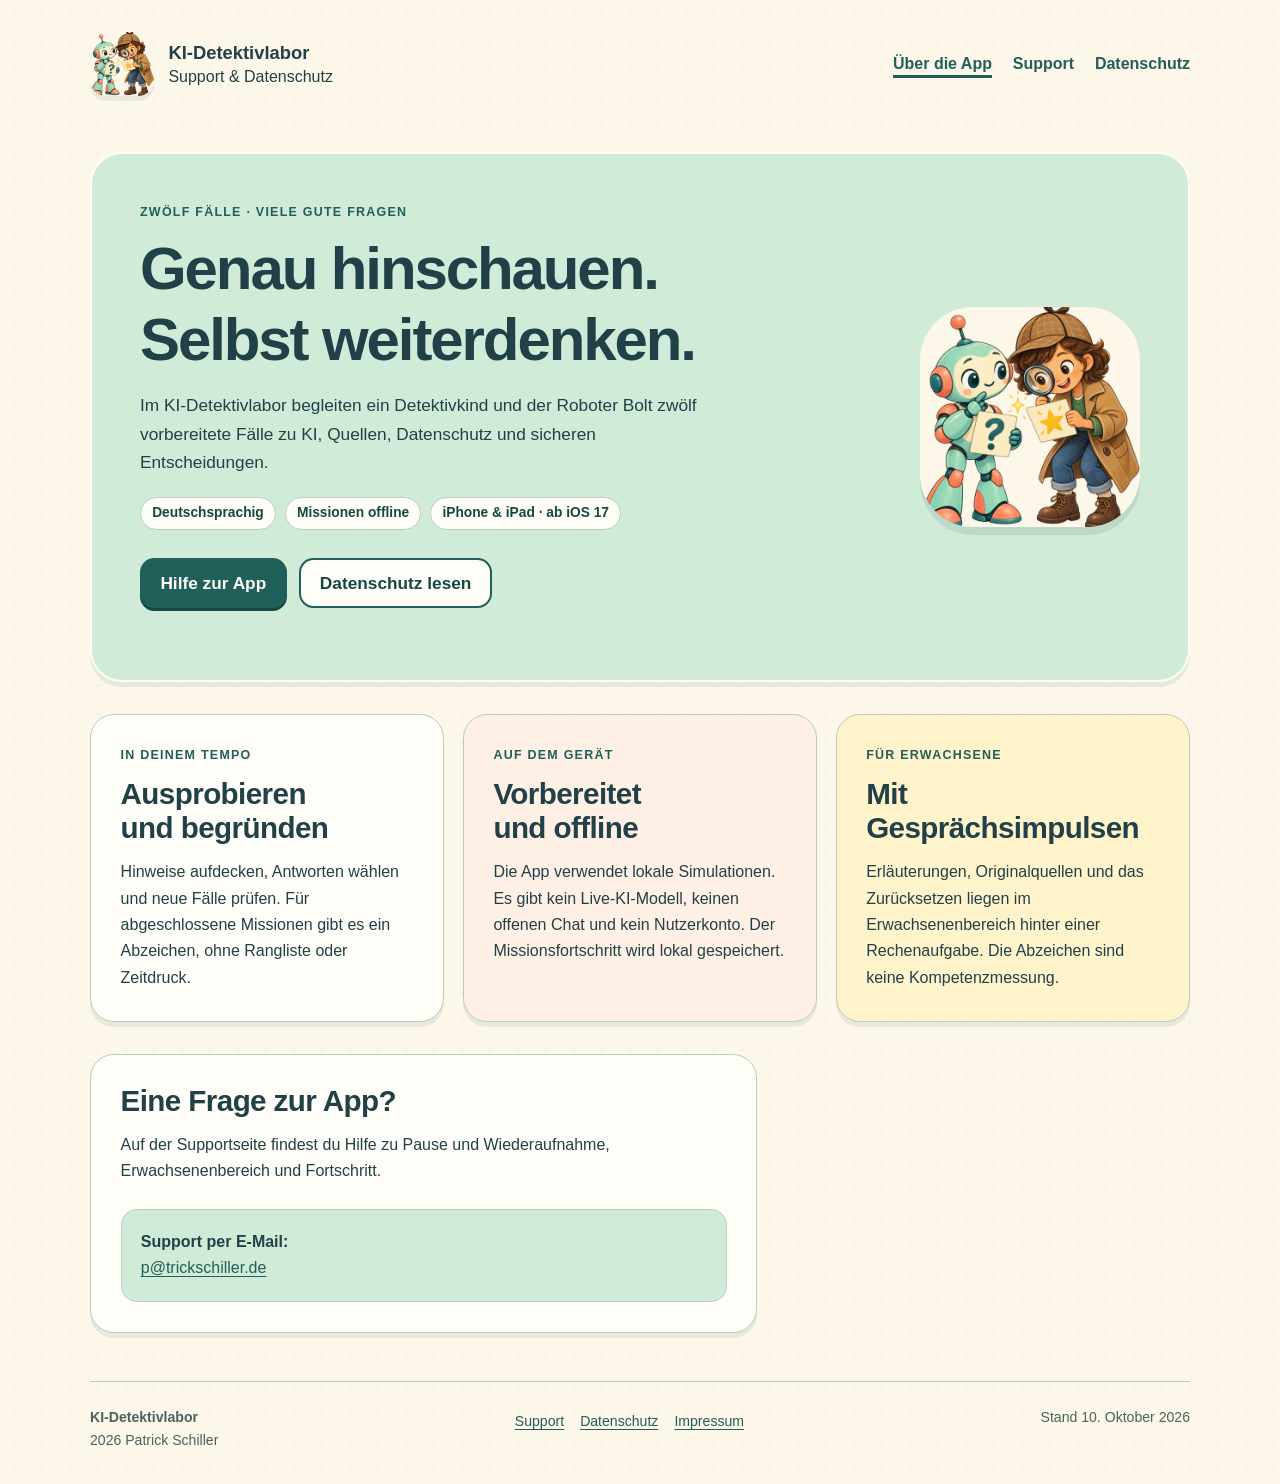
==== site/index.html @ b1001781 "feat: publish app support and privacy pages" ====
<!doctype html>
<html lang="de" data-release-status="ready">
<head>
  <meta charset="utf-8">
  <meta name="viewport" content="width=device-width, initial-scale=1">
  <meta name="description" content="Informationen und Hilfe zur deutschsprachigen Offline-App KI-Detektivlabor für iPhone und iPad.">
  <meta name="referrer" content="no-referrer">
  <meta http-equiv="Content-Security-Policy" content="default-src 'self'; script-src 'none'; style-src 'self'; img-src 'self'; base-uri 'none'; form-action 'none'">
  <title>Support & Datenschutz · KI-Detektivlabor</title>
  <link rel="icon" href="assets/app-icon.png" type="image/png">
  <link rel="stylesheet" href="styles.css">
</head>
<body>
  <a class="skip-link" href="#inhalt">Zum Inhalt springen</a>
  <div class="site-shell">
    <header class="site-header">
      <a class="brand" href="index.html">
        <img src="assets/app-icon.png" width="64" height="64" alt="">
        <span class="brand-copy"><strong>KI-Detektivlabor</strong><span>Support &amp; Datenschutz</span></span>
      </a>
      <nav class="site-nav" aria-label="Hauptnavigation">
        <a href="index.html" class="current" aria-current="page">Über die App</a>
        <a href="support.html">Support</a>
        <a href="datenschutz.html">Datenschutz</a>
      </nav>
    </header>
    <main id="inhalt" tabindex="-1">
      <section class="hero" aria-labelledby="hero-title">
        <div class="hero-copy">
          <p class="eyebrow">Zwölf Fälle · viele gute Fragen</p>
          <h1 id="hero-title">Genau hinschauen.<br>Selbst weiterdenken.</h1>
          <p>Im KI-Detektivlabor begleiten ein Detektivkind und der Roboter Bolt zwölf vorbereitete Fälle zu KI, Quellen, Datenschutz und sicheren Entscheidungen.</p>
          <ul class="tag-list" aria-label="App-Eigenschaften"><li>Deutschsprachig</li><li>Missionen offline</li><li>iPhone &amp; iPad · ab iOS 17</li></ul>
          <p><a class="button" href="support.html">Hilfe zur App</a> <a class="button button-secondary" href="datenschutz.html">Datenschutz lesen</a></p>
        </div>
        <img class="hero-icon" src="assets/app-icon.png" width="1024" height="1024" alt="Ein Detektivkind untersucht gemeinsam mit einem freundlichen Roboter eine Spur.">
      </section>
      <section class="feature-grid" aria-label="Wie die App arbeitet">
        <article class="feature-card"><p class="eyebrow">In deinem Tempo</p><h2>Ausprobieren und begründen</h2><p>Hinweise aufdecken, Antworten wählen und neue Fälle prüfen. Für abgeschlossene Missionen gibt es ein Abzeichen, ohne Rangliste oder Zeitdruck.</p></article>
        <article class="feature-card"><p class="eyebrow">Auf dem Gerät</p><h2>Vorbereitet und offline</h2><p>Die App verwendet lokale Simulationen. Es gibt kein Live-KI-Modell, keinen offenen Chat und kein Nutzerkonto. Der Missionsfortschritt wird lokal gespeichert.</p></article>
        <article class="feature-card"><p class="eyebrow">Für Erwachsene</p><h2>Mit Gesprächsimpulsen</h2><p>Erläuterungen, Originalquellen und das Zurücksetzen liegen im Erwachsenenbereich hinter einer Rechenaufgabe. Die Abzeichen sind keine Kompetenzmessung.</p></article>
      </section>
      <section class="card prose" aria-labelledby="contact-title">
        <h2 id="contact-title">Eine Frage zur App?</h2>
        <p>Auf der Supportseite findest du Hilfe zu Pause und Wiederaufnahme, Erwachsenenbereich und Fortschritt.</p>
        <p class="contact-details"><strong>Support per E-Mail:</strong><br><a href="mailto:p@trickschiller.de">p@trickschiller.de</a></p>
      </section>
    </main>
    <footer class="site-footer">
      <p><strong>KI-Detektivlabor</strong><br>2026 Patrick Schiller</p>
      <nav aria-label="Fußnavigation"><a href="support.html">Support</a><a href="datenschutz.html">Datenschutz</a><a href="anbieter.html">Impressum</a></nav>
      <p>Stand 10. Oktober 2026</p>
    </footer>
  </div>
</body>
</html>
---- site/styles.css ----
/* Local support and privacy pages. All assets and fonts remain local. */
:root {
    color-scheme: light;
    --cream: #fcf7e8;
    --paper: #fffdf7;
    --ink: #214047;
    --teal: #205f5a;
    --teal-deep: #164843;
    --mint: #d1ebd9;
    --coral: #f7ccb5;
    --honey: #fac952;
    --muted: #4c6260;
    --line: #baccc3;
    --radius: 1.5rem;
    --shadow: 0 5px 0 rgb(32 95 90 / 9%);
    font-family: ui-rounded, "SF Pro Rounded", -apple-system, BlinkMacSystemFont,
        "Segoe UI", sans-serif;
    font-size: 100%;
    line-height: 1.65;
    font-synthesis: none;
    -webkit-text-size-adjust: 100%;
    text-size-adjust: 100%;
}

*,
*::before,
*::after {
    box-sizing: border-box;
}

body {
    margin: 0;
    color: var(--ink);
    background-color: var(--cream);
    background-image: radial-gradient(rgb(32 95 90 / 7%) 1px, transparent 1px);
    background-size: 28px 28px;
}

img {
    display: block;
    max-width: 100%;
    height: auto;
}

a {
    color: var(--teal);
    text-underline-offset: 0.2em;
    text-decoration-thickness: 0.08em;
}

a:hover {
    color: var(--teal-deep);
    text-decoration-thickness: 0.14em;
}

:focus-visible {
    outline: 3px solid var(--teal-deep);
    outline-offset: 4px;
    box-shadow: 0 0 0 7px var(--paper);
    border-radius: 0.25rem;
}

::selection {
    color: var(--ink);
    background: var(--honey);
}

h1,
h2,
h3 {
    color: var(--ink);
    line-height: 1.18;
    text-wrap: balance;
    overflow-wrap: anywhere;
}

h1 {
    margin: 0 0 1rem;
    font-size: clamp(2rem, 5vw, 3.75rem);
    font-weight: 800;
    letter-spacing: -0.035em;
}

h2 {
    margin: 2rem 0 0.8rem;
    font-size: clamp(1.4rem, 3vw, 1.85rem);
    letter-spacing: -0.02em;
}

h3 {
    margin: 1.5rem 0 0.65rem;
    font-size: 1.15rem;
}

p {
    margin: 0 0 1rem;
}

ul,
ol {
    padding-inline-start: 1.4rem;
}

li + li {
    margin-top: 0.4rem;
}

button,
input,
textarea,
select {
    font: inherit;
}

code {
    font-size: 0.92em;
    overflow-wrap: anywhere;
}

hr {
    margin-block: 2rem;
    border: 0;
    border-top: 1px solid var(--line);
}

[id] {
    scroll-margin-top: 1.5rem;
}

.site-shell {
    width: min(1100px, calc(100% - 2rem));
    margin-inline: auto;
}

.skip-link {
    position: fixed;
    z-index: 20;
    top: 0.75rem;
    left: 0.75rem;
    padding: 0.65rem 1rem;
    color: var(--paper);
    background: var(--teal-deep);
    border-radius: 0.6rem;
    font-weight: 700;
    transform: translateY(-200%);
}

.skip-link:focus {
    color: var(--paper);
    transform: translateY(0);
}

.site-header {
    display: flex;
    flex-wrap: wrap;
    align-items: center;
    justify-content: space-between;
    gap: 1rem 2rem;
    padding-block: 1.5rem;
}

.brand {
    display: inline-flex;
    align-items: center;
    gap: 0.9rem;
    max-width: 100%;
    color: var(--ink);
    text-decoration: none;
}

.brand img {
    flex: 0 0 auto;
    width: 64px;
    height: 64px;
    border-radius: 1rem;
    box-shadow: var(--shadow);
}

.brand-copy {
    min-width: 0;
    line-height: 1.35;
    overflow-wrap: anywhere;
}

.brand-copy strong {
    display: block;
    font-size: 1.15rem;
}

.brand-copy small {
    display: block;
    margin-top: 0.2rem;
    color: var(--muted);
}

.eyebrow {
    margin-bottom: 0.7rem;
    color: var(--teal);
    font-size: 0.78rem;
    font-weight: 800;
    letter-spacing: 0.1em;
    text-transform: uppercase;
}

.site-nav {
    display: flex;
    flex-wrap: wrap;
    gap: 0.3rem 1.3rem;
    align-items: center;
}

.site-nav a {
    display: inline-flex;
    min-height: 44px;
    align-items: center;
    padding-block: 0.35rem;
    font-weight: 700;
    text-decoration: none;
}

.site-nav a:hover,
.site-nav .current,
.site-nav [aria-current="page"] {
    text-decoration: underline;
    text-decoration-thickness: 0.16em;
    text-underline-offset: 0.4em;
}

.hero {
    display: grid;
    gap: 1.5rem;
    align-items: center;
    margin-block: 1.5rem 2rem;
    padding: clamp(1.5rem, 5vw, 3rem);
    background: var(--mint);
    border: 2px solid var(--paper);
    border-radius: calc(var(--radius) + 0.5rem);
    box-shadow: var(--shadow);
}

.hero-copy {
    min-width: 0;
}

.hero-copy > p:not(.eyebrow) {
    max-width: 58ch;
    font-size: 1.08rem;
}

.hero-icon {
    width: min(100%, 180px);
    justify-self: start;
}

.hero-icon img,
img.hero-icon {
    border-radius: 24%;
    box-shadow: 0 8px 0 rgb(32 95 90 / 12%);
}

.tag-list {
    display: flex;
    flex-wrap: wrap;
    gap: 0.55rem;
    margin: 1.25rem 0;
    padding: 0;
    list-style: none;
}

.tag-list li {
    margin: 0;
    padding: 0.25rem 0.7rem;
    color: var(--teal-deep);
    background: var(--paper);
    border: 1px solid var(--line);
    border-radius: 2rem;
    font-size: 0.86rem;
    font-weight: 700;
}

.button {
    display: inline-flex;
    align-items: center;
    justify-content: center;
    min-height: 48px;
    max-width: 100%;
    margin: 0.5rem 0.5rem 0.5rem 0;
    padding: 0.7rem 1.15rem;
    color: var(--paper);
    background: var(--teal);
    border: 2px solid var(--teal);
    border-radius: 0.9rem;
    font-weight: 750;
    line-height: 1.4;
    text-align: center;
    text-decoration: none;
    box-shadow: 0 3px 0 var(--teal-deep);
}

.button:hover {
    color: var(--paper);
    background: var(--teal-deep);
    border-color: var(--teal-deep);
    text-decoration: none;
}

.button-secondary {
    color: var(--teal-deep);
    background: var(--paper);
    box-shadow: none;
}

.button-secondary:hover {
    color: var(--teal-deep);
    background: var(--cream);
}

.feature-grid {
    display: grid;
    grid-template-columns: 1fr;
    gap: 1.15rem;
    margin-block: 1.5rem 2rem;
}

.feature-card,
.card {
    min-width: 0;
    padding: clamp(1.25rem, 3vw, 1.85rem);
    background: var(--paper);
    border: 1px solid var(--line);
    border-radius: var(--radius);
    box-shadow: var(--shadow);
    overflow-wrap: anywhere;
}

.feature-card:nth-child(3n + 2) {
    background: #fff0e6;
}

.feature-card:nth-child(3n) {
    background: #fff3cb;
}

.feature-card h2,
.feature-card h3,
.card > :first-child {
    margin-top: 0;
}

.feature-card > :last-child,
.card > :last-child {
    margin-bottom: 0;
}

.content-layout {
    display: grid;
    gap: 1.5rem;
    margin-block: 1.5rem 3rem;
    align-items: start;
}

.content-nav {
    padding: 1.15rem 1.25rem;
    background: var(--mint);
    border-radius: 1rem;
}

.content-nav nav {
    display: grid;
    gap: 0.15rem;
}

.content-nav strong {
    margin-bottom: 0.3rem;
}

.content-nav h2,
.content-nav h3 {
    margin: 0 0 0.55rem;
    font-size: 1rem;
}

.content-nav ul {
    margin: 0;
    padding: 0;
    list-style: none;
}

.content-nav li + li {
    margin-top: 0.15rem;
}

.content-nav a {
    display: block;
    padding-block: 0.4rem;
    font-size: 0.95rem;
    font-weight: 600;
    line-height: 1.5;
}

.prose {
    width: 100%;
    max-width: 75ch;
    min-width: 0;
    overflow-wrap: anywhere;
    hyphens: auto;
}

.prose > :first-child {
    margin-top: 0;
}

.prose section + section {
    margin-top: 2rem;
    padding-top: 0.25rem;
}

.prose li {
    padding-inline-start: 0.15rem;
}

.meta-line {
    color: var(--muted);
    font-size: 0.9rem;
}

.contact-details {
    margin-block: 1.5rem;
    padding: 1.2rem;
    color: var(--ink);
    background: var(--mint);
    border: 1px solid var(--line);
    border-radius: 1rem;
    font-style: normal;
}

.steps {
    padding-inline-start: 1.6rem;
}

.steps li {
    padding-inline-start: 0.3rem;
}

.steps li + li {
    margin-top: 1rem;
}

.steps li::marker {
    color: var(--teal);
    font-weight: 800;
}

.site-footer nav {
    display: flex;
    flex-wrap: wrap;
    gap: 0.5rem 1rem;
}

.site-footer {
    display: flex;
    flex-wrap: wrap;
    justify-content: space-between;
    gap: 0.5rem 2rem;
    margin-top: 3rem;
    padding-block: 1.5rem 2rem;
    border-top: 1px solid var(--line);
    color: var(--muted);
    font-size: 0.88rem;
}

.site-footer p {
    max-width: 75ch;
    margin: 0;
}

.site-footer a {
    display: inline-block;
    padding-block: 0.3rem;
}

@media (min-width: 600px) {
    .site-shell {
        width: min(1100px, calc(100% - 3rem));
    }

    .hero {
        grid-template-columns: minmax(0, 1fr) 180px;
    }

    .hero-icon {
        justify-self: end;
    }

    .feature-grid {
        grid-template-columns: repeat(2, minmax(0, 1fr));
    }
}

@media (min-width: 900px) {
    .site-header {
        padding-block: 2rem;
    }

    .hero {
        grid-template-columns: minmax(0, 1fr) 220px;
    }

    .hero-icon {
        width: 220px;
    }

    .feature-grid {
        grid-template-columns: repeat(3, minmax(0, 1fr));
    }

    .content-layout {
        grid-template-columns: 220px minmax(0, 1fr);
        gap: 2rem;
    }

    .content-nav {
        position: sticky;
        top: 1.5rem;
    }
}

@media (prefers-reduced-motion: reduce) {
    *,
    *::before,
    *::after {
        scroll-behavior: auto !important;
        animation: none !important;
        transition: none !important;
    }
}

@media print {
    body {
        color: #000;
        background: #fff;
    }

    .site-shell {
        width: 100%;
    }

    .site-nav,
    .content-nav,
    .skip-link,
    .hero-icon,
    .button {
        display: none;
    }

    .hero,
    .card,
    .feature-card,
    .contact-details {
        box-shadow: none;
        break-inside: avoid;
    }

    .content-layout {
        display: block;
    }

    .prose {
        max-width: none;
    }

    a {
        color: #000;
    }

    h2,
    h3 {
        break-after: avoid;
    }
}
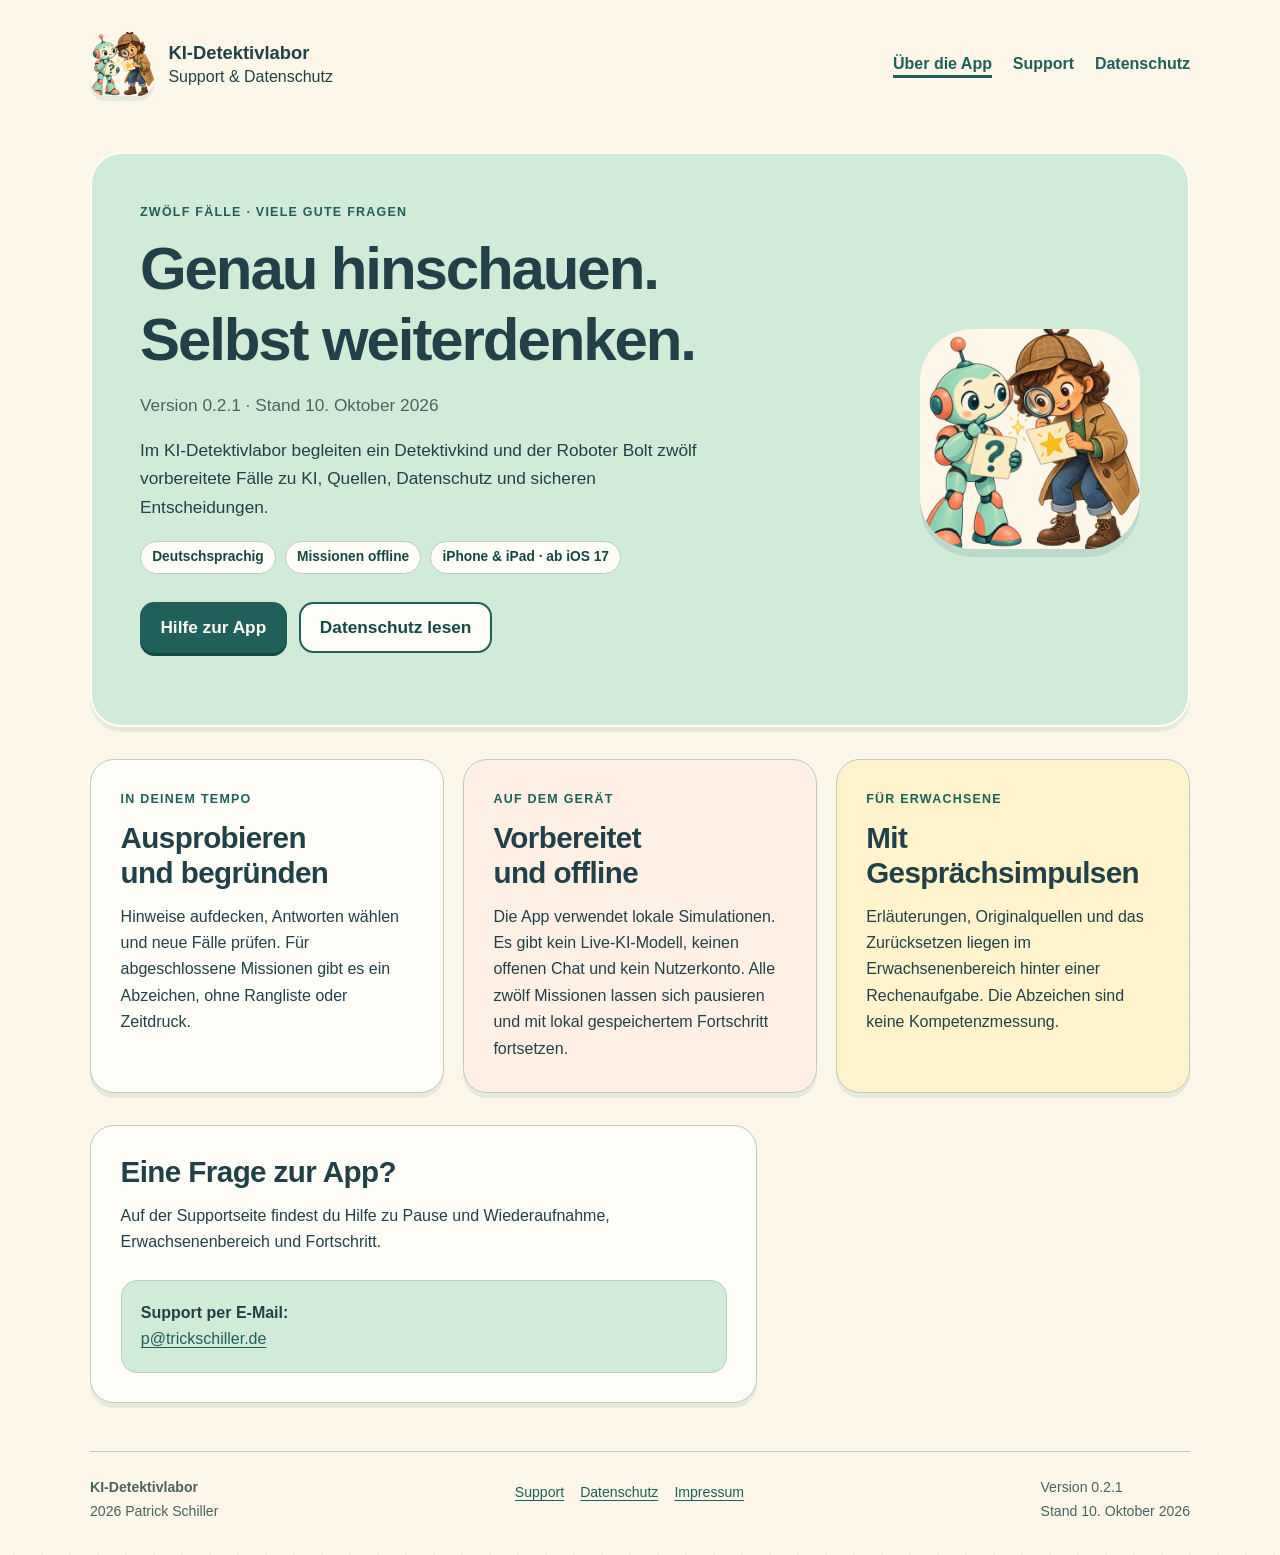
==== commit 2cc952fe: "docs: update support pages for version 0.2.1" ====
--- a/site/index.html
+++ b/site/index.html
@@ -29,6 +29,7 @@
         <div class="hero-copy">
           <p class="eyebrow">Zwölf Fälle · viele gute Fragen</p>
           <h1 id="hero-title">Genau hinschauen.<br>Selbst weiterdenken.</h1>
+          <p class="meta-line">Version 0.2.1 · Stand 10. Oktober 2026</p>
           <p>Im KI-Detektivlabor begleiten ein Detektivkind und der Roboter Bolt zwölf vorbereitete Fälle zu KI, Quellen, Datenschutz und sicheren Entscheidungen.</p>
           <ul class="tag-list" aria-label="App-Eigenschaften"><li>Deutschsprachig</li><li>Missionen offline</li><li>iPhone &amp; iPad · ab iOS 17</li></ul>
           <p><a class="button" href="support.html">Hilfe zur App</a> <a class="button button-secondary" href="datenschutz.html">Datenschutz lesen</a></p>
@@ -37,7 +38,7 @@
       </section>
       <section class="feature-grid" aria-label="Wie die App arbeitet">
         <article class="feature-card"><p class="eyebrow">In deinem Tempo</p><h2>Ausprobieren und begründen</h2><p>Hinweise aufdecken, Antworten wählen und neue Fälle prüfen. Für abgeschlossene Missionen gibt es ein Abzeichen, ohne Rangliste oder Zeitdruck.</p></article>
-        <article class="feature-card"><p class="eyebrow">Auf dem Gerät</p><h2>Vorbereitet und offline</h2><p>Die App verwendet lokale Simulationen. Es gibt kein Live-KI-Modell, keinen offenen Chat und kein Nutzerkonto. Der Missionsfortschritt wird lokal gespeichert.</p></article>
+        <article class="feature-card"><p class="eyebrow">Auf dem Gerät</p><h2>Vorbereitet und offline</h2><p>Die App verwendet lokale Simulationen. Es gibt kein Live-KI-Modell, keinen offenen Chat und kein Nutzerkonto. Alle zwölf Missionen lassen sich pausieren und mit lokal gespeichertem Fortschritt fortsetzen.</p></article>
         <article class="feature-card"><p class="eyebrow">Für Erwachsene</p><h2>Mit Gesprächsimpulsen</h2><p>Erläuterungen, Originalquellen und das Zurücksetzen liegen im Erwachsenenbereich hinter einer Rechenaufgabe. Die Abzeichen sind keine Kompetenzmessung.</p></article>
       </section>
       <section class="card prose" aria-labelledby="contact-title">
@@ -49,9 +50,8 @@
     <footer class="site-footer">
       <p><strong>KI-Detektivlabor</strong><br>2026 Patrick Schiller</p>
       <nav aria-label="Fußnavigation"><a href="support.html">Support</a><a href="datenschutz.html">Datenschutz</a><a href="anbieter.html">Impressum</a></nav>
-      <p>Stand 10. Oktober 2026</p>
+      <p>Version 0.2.1<br>Stand 10. Oktober 2026</p>
     </footer>
   </div>
 </body>
 </html>
-
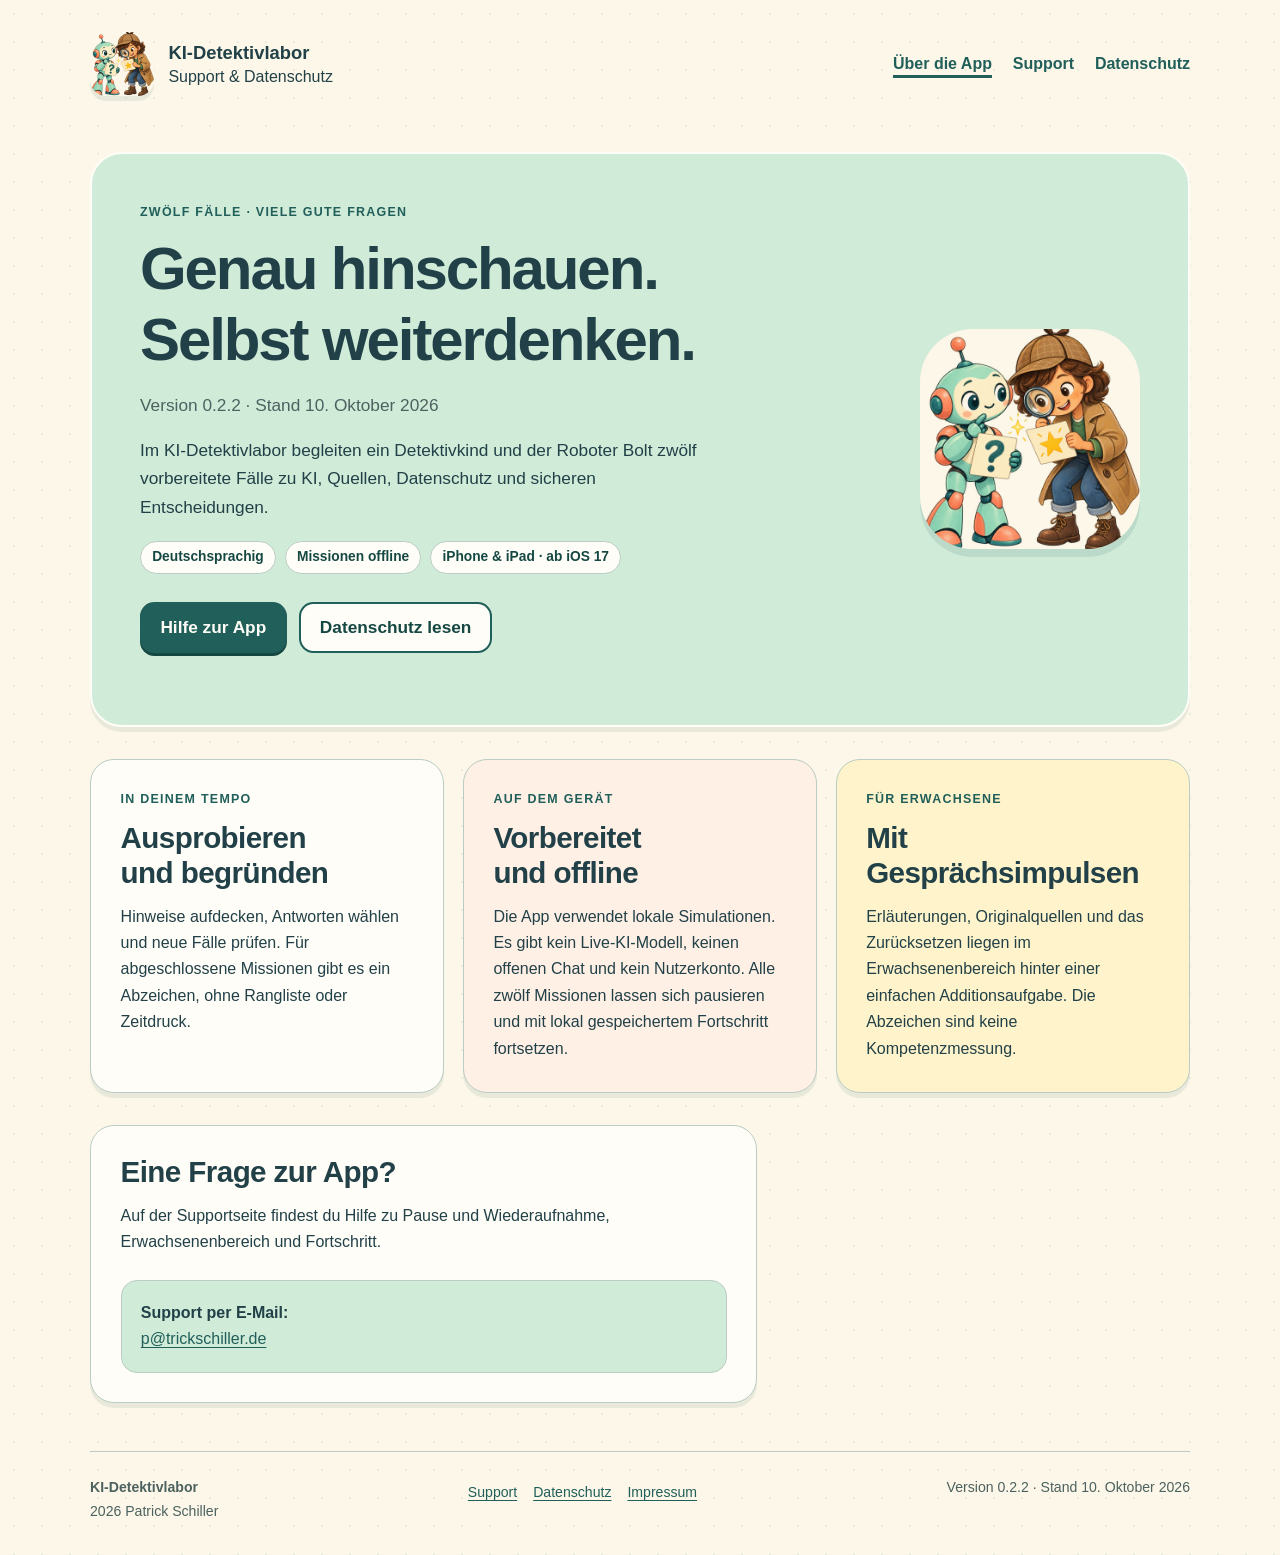
==== commit 76c24992: "docs: update support pages for release 0.2.2" ====
--- a/site/index.html
+++ b/site/index.html
@@ -29,7 +29,7 @@
         <div class="hero-copy">
           <p class="eyebrow">Zwölf Fälle · viele gute Fragen</p>
           <h1 id="hero-title">Genau hinschauen.<br>Selbst weiterdenken.</h1>
-          <p class="meta-line">Version 0.2.1 · Stand 10. Oktober 2026</p>
+          <p class="meta-line">Version 0.2.2 · Stand 10. Oktober 2026</p>
           <p>Im KI-Detektivlabor begleiten ein Detektivkind und der Roboter Bolt zwölf vorbereitete Fälle zu KI, Quellen, Datenschutz und sicheren Entscheidungen.</p>
           <ul class="tag-list" aria-label="App-Eigenschaften"><li>Deutschsprachig</li><li>Missionen offline</li><li>iPhone &amp; iPad · ab iOS 17</li></ul>
           <p><a class="button" href="support.html">Hilfe zur App</a> <a class="button button-secondary" href="datenschutz.html">Datenschutz lesen</a></p>
@@ -39,7 +39,7 @@
       <section class="feature-grid" aria-label="Wie die App arbeitet">
         <article class="feature-card"><p class="eyebrow">In deinem Tempo</p><h2>Ausprobieren und begründen</h2><p>Hinweise aufdecken, Antworten wählen und neue Fälle prüfen. Für abgeschlossene Missionen gibt es ein Abzeichen, ohne Rangliste oder Zeitdruck.</p></article>
         <article class="feature-card"><p class="eyebrow">Auf dem Gerät</p><h2>Vorbereitet und offline</h2><p>Die App verwendet lokale Simulationen. Es gibt kein Live-KI-Modell, keinen offenen Chat und kein Nutzerkonto. Alle zwölf Missionen lassen sich pausieren und mit lokal gespeichertem Fortschritt fortsetzen.</p></article>
-        <article class="feature-card"><p class="eyebrow">Für Erwachsene</p><h2>Mit Gesprächsimpulsen</h2><p>Erläuterungen, Originalquellen und das Zurücksetzen liegen im Erwachsenenbereich hinter einer Rechenaufgabe. Die Abzeichen sind keine Kompetenzmessung.</p></article>
+        <article class="feature-card"><p class="eyebrow">Für Erwachsene</p><h2>Mit Gesprächsimpulsen</h2><p>Erläuterungen, Originalquellen und das Zurücksetzen liegen im Erwachsenenbereich hinter einer einfachen Additionsaufgabe. Die Abzeichen sind keine Kompetenzmessung.</p></article>
       </section>
       <section class="card prose" aria-labelledby="contact-title">
         <h2 id="contact-title">Eine Frage zur App?</h2>
@@ -50,7 +50,7 @@
     <footer class="site-footer">
       <p><strong>KI-Detektivlabor</strong><br>2026 Patrick Schiller</p>
       <nav aria-label="Fußnavigation"><a href="support.html">Support</a><a href="datenschutz.html">Datenschutz</a><a href="anbieter.html">Impressum</a></nav>
-      <p>Version 0.2.1<br>Stand 10. Oktober 2026</p>
+      <p>Version 0.2.2 · Stand 10. Oktober 2026</p>
     </footer>
   </div>
 </body>
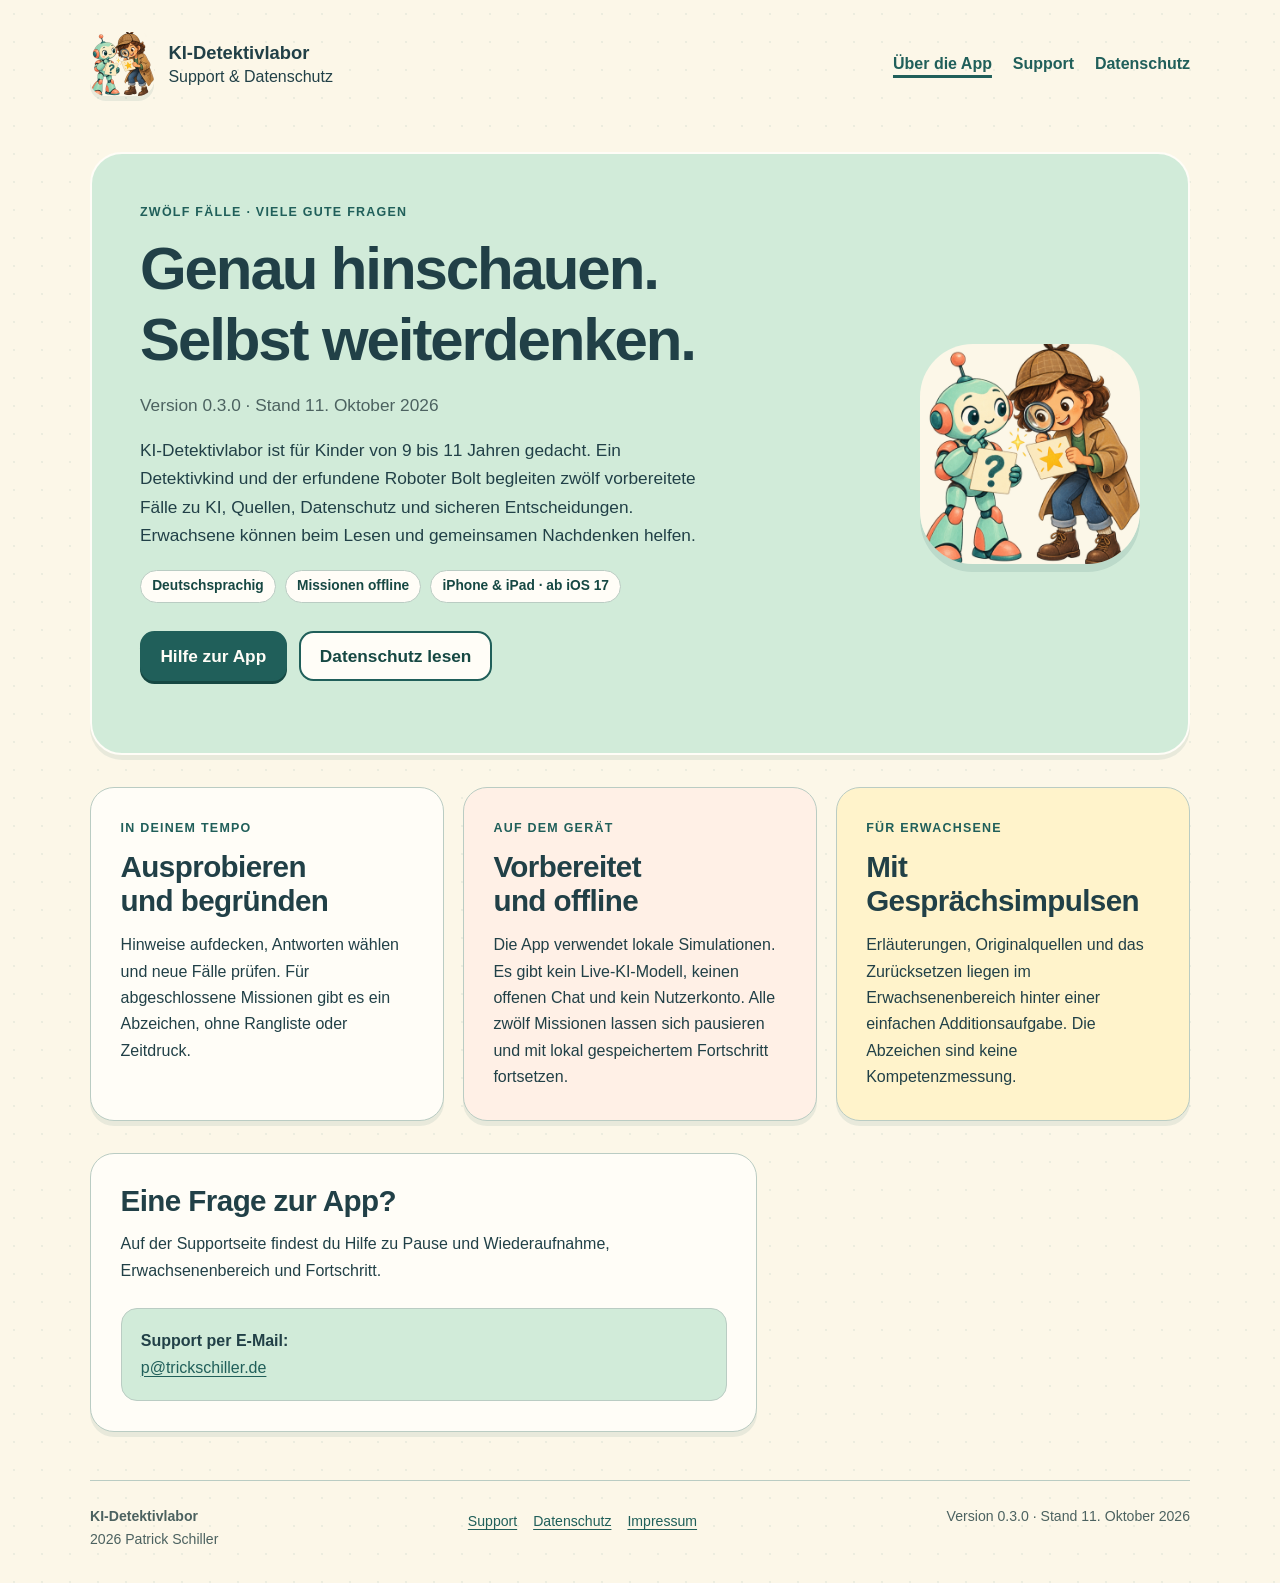
==== commit 49dfb624: "docs: update support pages for release 0.3.0" ====
--- a/site/index.html
+++ b/site/index.html
@@ -29,8 +29,8 @@
         <div class="hero-copy">
           <p class="eyebrow">Zwölf Fälle · viele gute Fragen</p>
           <h1 id="hero-title">Genau hinschauen.<br>Selbst weiterdenken.</h1>
-          <p class="meta-line">Version 0.2.2 · Stand 10. Oktober 2026</p>
-          <p>Im KI-Detektivlabor begleiten ein Detektivkind und der Roboter Bolt zwölf vorbereitete Fälle zu KI, Quellen, Datenschutz und sicheren Entscheidungen.</p>
+          <p class="meta-line">Version 0.3.0 · Stand 11. Oktober 2026</p>
+          <p>KI-Detektivlabor ist für Kinder von 9 bis 11 Jahren gedacht. Ein Detektivkind und der erfundene Roboter Bolt begleiten zwölf vorbereitete Fälle zu KI, Quellen, Datenschutz und sicheren Entscheidungen. Erwachsene können beim Lesen und gemeinsamen Nachdenken helfen.</p>
           <ul class="tag-list" aria-label="App-Eigenschaften"><li>Deutschsprachig</li><li>Missionen offline</li><li>iPhone &amp; iPad · ab iOS 17</li></ul>
           <p><a class="button" href="support.html">Hilfe zur App</a> <a class="button button-secondary" href="datenschutz.html">Datenschutz lesen</a></p>
         </div>
@@ -50,7 +50,7 @@
     <footer class="site-footer">
       <p><strong>KI-Detektivlabor</strong><br>2026 Patrick Schiller</p>
       <nav aria-label="Fußnavigation"><a href="support.html">Support</a><a href="datenschutz.html">Datenschutz</a><a href="anbieter.html">Impressum</a></nav>
-      <p>Version 0.2.2 · Stand 10. Oktober 2026</p>
+      <p>Version 0.3.0 · Stand 11. Oktober 2026</p>
     </footer>
   </div>
 </body>
